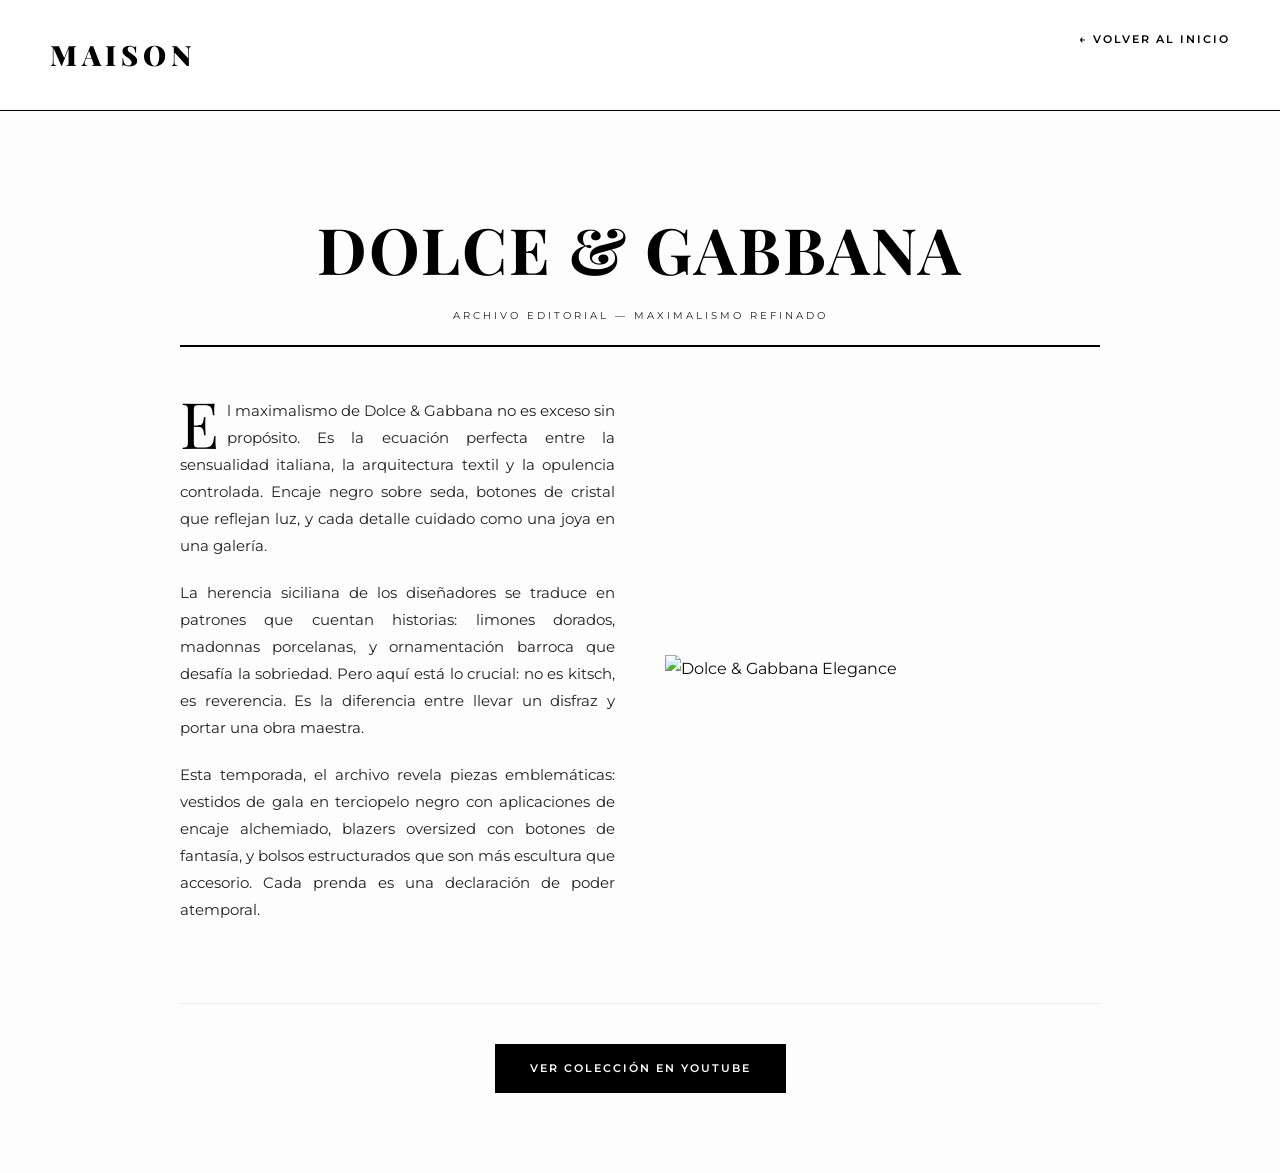
==== dolce-gabbana.html @ 5c565a03 "Crear folleto Dolce & Gabbana con contenido editorial real" ====
<!DOCTYPE html>
<html lang="es">
<head>
    <meta charset="UTF-8">
    <meta name="viewport" content="width=device-width, initial-scale=1.0">
    <title>Dolce & Gabbana Archivo | Maison Web</title>
    <link rel="stylesheet" href="style.css">
    <link href="https://fonts.googleapis.com/css2?family=Playfair+Display:ital,wght@0,700;1,400&family=Montserrat:wght@200;400&display=swap" rel="stylesheet">
</head>
<body class="brochure-body">

    <nav class="navbar solid-nav">
        <div class="logo"><a href="index.html" style="color: black; text-decoration: none;">MAISON</a></div>
        <a href="index.html" class="back-link">← Volver al inicio</a>
    </nav>

    <main class="brochure-container">
        <div class="brochure-header">
            <h1>Dolce & Gabbana</h1>
            <p class="issue-number">Archivo Editorial — Maximalismo Refinado</p>
        </div>

        <div class="brochure-content">
            <div class="text-column">
                <p><span class="dropcap">E</span>l maximalismo de Dolce & Gabbana no es exceso sin propósito. Es la ecuación perfecta entre la sensualidad italiana, la arquitectura textil y la opulencia controlada. Encaje negro sobre seda, botones de cristal que reflejan luz, y cada detalle cuidado como una joya en una galería.</p>
                <p>La herencia siciliana de los diseñadores se traduce en patrones que cuentan historias: limones dorados, madonnas porcelanas, y ornamentación barroca que desafía la sobriedad. Pero aquí está lo crucial: no es kitsch, es reverencia. Es la diferencia entre llevar un disfraz y portar una obra maestra.</p>
                <p>Esta temporada, el archivo revela piezas emblemáticas: vestidos de gala en terciopelo negro con aplicaciones de encaje alchemiado, blazers oversized con botones de fantasía, y bolsos estructurados que son más escultura que accesorio. Cada prenda es una declaración de poder atemporal.</p>
            </div>
            <div class="image-column">
                <img src="https://images.unsplash.com/photo-1558769132-cb1aea458c5e?q=80&w=800" alt="Dolce & Gabbana Elegance" class="brochure-img">
            </div>
        </div>

        <div class="brochure-footer">
            <a href="https://www.youtube.com/watch?v=dQw4w9WgXcQ" target="_blank" class="btn-primary">Ver Colección en YouTube</a>
        </div>
    </main>

</body>
</html>
---- style.css ----
:root {
    --primary-color: #000000; /* Negro puro, estilo revista Runway */
    --secondary-color: #D90000; /* Rojo stiletto / Red carpet */
    --bg-color: #ffffff; /* Blanco inmaculado */
    --bg-dark: #111111;
    --text-color: #222222;
    --font-heading: 'Playfair Display', serif;
    --font-body: 'Montserrat', sans-serif;
}

* {
    margin: 0;
    padding: 0;
    box-sizing: border-box;
}

body {
    font-family: var(--font-body);
    background-color: var(--bg-color);
    color: var(--text-color);
    line-height: 1.8;
}

h1, h2, h3 {
    font-family: var(--font-heading);
    color: var(--primary-color);
    text-transform: uppercase;
    letter-spacing: 2px;
}

/* Navbar */
.navbar {
    display: flex;
    justify-content: space-between;
    padding: 30px 50px;
    background: transparent;
    position: absolute;
    width: 100%;
    z-index: 10;
}

.solid-nav {
    position: relative;
    background: #fff;
    border-bottom: 1px solid #000;
}

.logo {
    font-family: var(--font-heading);
    font-size: 28px;
    font-weight: 900;
    color: #fff;
    letter-spacing: 5px;
}

.nav-links {
    list-style: none;
    display: flex;
    gap: 40px;
}

.nav-links a, .back-link {
    text-decoration: none;
    color: #fff;
    text-transform: uppercase;
    font-size: 11px;
    font-weight: 600;
    letter-spacing: 2px;
}

.back-link {
    color: #000;
}

/* Hero Section */
.hero {
    height: 100vh;
    /* Imagen de alto impacto, blanco y negro o muy contrastada */
    background: linear-gradient(rgba(0,0,0,0.6), rgba(0,0,0,0.3)), url('https://images.unsplash.com/photo-1509631179647-0c9528c66f15?q=80&w=2000') center/cover;
    display: flex;
    align-items: center;
    justify-content: center;
    text-align: center;
}

.hero-content h1 {
    color: #fff;
    font-size: 4.5rem;
    margin-bottom: 20px;
}

.hero-content p {
    color: #fff;
    font-weight: 200;
    font-size: 1.2rem;
    margin-bottom: 40px;
    letter-spacing: 1px;
}

/* Botones Fieros y Editoriales (Bordes rectos) */
.btn-primary, .btn-editorial, .btn-youtube {
    padding: 15px 35px;
    border: none;
    cursor: pointer;
    font-family: var(--font-body);
    font-weight: 600;
    text-transform: uppercase;
    font-size: 11px;
    letter-spacing: 2px;
    transition: all 0.4s ease;
    text-decoration: none;
    display: inline-block;
    border-radius: 0; /* Cero bordes redondeados, aspecto duro */
}

.btn-primary {
    background-color: var(--primary-color);
    color: #fff;
}

.btn-primary:hover {
    background-color: var(--secondary-color);
}

.btn-editorial {
    background-color: transparent;
    border: 1px solid var(--primary-color);
    color: var(--primary-color);
    width: 80%;
    margin-top: 10px;
}

.btn-editorial:hover {
    background-color: var(--primary-color);
    color: #fff;
}

.btn-youtube {
    background-color: var(--bg-dark);
    color: #fff;
    border: 1px solid #fff;
}
.btn-youtube:hover {
    background-color: #fff;
    color: var(--bg-dark);
}

/* Secciones y Grids */
.section {
    padding: 100px 50px;
    text-align: center;
}

.section h2 {
    font-size: 3rem;
    margin-bottom: 10px;
}

.subtitle-dark {
    color: #888;
    margin-bottom: 50px;
}

.text-white { color: #fff; }
.bg-light { background-color: #f4f4f4; }
.bg-dark { background-color: var(--bg-dark); }

.grid-container {
    display: grid;
    grid-template-columns: repeat(auto-fit, minmax(320px, 1fr));
    gap: 30px;
    max-width: 1200px;
    margin: 0 auto;
}

/* Tarjetas */
.card, .agency-card, .video-card {
    background: #fff;
    border: 1px solid #eee; /* Borde muy fino */
    border-radius: 0;
    overflow: hidden;
    transition: transform 0.4s ease;
    padding-bottom: 30px;
}

.card:hover, .agency-card:hover {
    transform: translateY(-5px);
    border-color: var(--primary-color);
}

.video-card {
    background: transparent;
    border: 1px solid #333;
    padding: 40px 20px;
}

.video-card h3 {
    color: #fff;
    margin-bottom: 20px;
}

.card-img {
    height: 350px; /* Más altas, tipo retrato */
    background-color: #111;
    margin-bottom: 25px;
    filter: grayscale(20%); /* Un toque más dramático */
}

.mock-img-1 { background: url('https://images.unsplash.com/photo-1483985988355-763728e1935b?w=600') center/cover; }
.mock-img-2 { background: url('https://images.unsplash.com/photo-1539109136881-3be0616acf4b?w=600') center/cover; }
.mock-img-3 { background: url('https://images.unsplash.com/photo-1550614000-4b95d4ed187f?w=600') center/cover; }

.card h3, .agency-card h3 {
    font-size: 1.2rem;
    margin-bottom: 15px;
    padding: 0 20px;
}

.card p, .agency-card p {
    font-size: 13px;
    color: #555;
    padding: 0 20px;
    margin-bottom: 25px;
}

/* Modal */
.modal {
    display: none;
    position: fixed;
    top: 0; left: 0; width: 100%; height: 100%;
    background: rgba(0,0,0,0.8);
    z-index: 100;
    align-items: center;
    justify-content: center;
}

.modal-content {
    background: #fff;
    padding: 50px;
    width: 90%;
    max-width: 500px;
    position: relative;
    text-align: center;
    border-radius: 0;
}

.close-btn {
    position: absolute;
    top: 10px; right: 20px;
    font-size: 30px;
    cursor: pointer;
}

form input {
    width: 100%;
    padding: 15px;
    margin: 15px 0;
    border: 1px solid #000;
    font-family: var(--font-body);
    border-radius: 0;
    outline: none;
}

form input:focus {
    border-color: var(--secondary-color);
}

/* Estilos de la Subpágina (Folleto) */
.brochure-body {
    background: #fdfdfd;
}

.brochure-container {
    max-width: 1000px;
    margin: 80px auto;
    padding: 0 40px;
}

.brochure-header {
    text-align: center;
    border-bottom: 2px solid #000;
    padding-bottom: 20px;
    margin-bottom: 50px;
}

.brochure-header h1 {
    font-size: 4rem;
}

.issue-number {
    font-family: var(--font-body);
    text-transform: uppercase;
    font-size: 10px;
    letter-spacing: 3px;
}

.brochure-content {
    display: flex;
    gap: 50px;
    align-items: center;
}

.text-column {
    flex: 1;
}

.text-column p {
    margin-bottom: 20px;
    font-size: 15px;
    text-align: justify;
}

.dropcap {
    float: left;
    font-family: var(--font-heading);
    font-size: 4rem;
    line-height: 0.8;
    margin-right: 8px;
    color: var(--primary-color);
}

.image-column {
    flex: 1;
}

.brochure-img {
    width: 100%;
    filter: contrast(120%);
}

.brochure-footer {
    text-align: center;
    margin-top: 60px;
    padding-top: 40px;
    border-top: 1px solid #eee;
}

/* Asistente AI */
.ai-assistant-container {
    position: fixed;
    bottom: 40px;
    right: 40px;
    z-index: 1000;
}

.ai-fab {
    background: var(--primary-color);
    color: #fff;
    border: none;
    padding: 15px 30px;
    font-family: var(--font-body);
    font-weight: 600;
    cursor: pointer;
    text-transform: uppercase;
    letter-spacing: 2px;
    font-size: 10px;
    border-radius: 0;
    box-shadow: 10px 10px 0px var(--secondary-color);
    transition: all 0.2s;
}

.ai-fab:hover {
    transform: translate(-2px, -2px);
    box-shadow: 12px 12px 0px var(--secondary-color);
}

.ai-chatbox {
    position: absolute;
    bottom: 60px;
    right: 0;
    width: 350px;
    height: 450px;
    background: #fff;
    border: 2px solid #000;
    display: flex;
    flex-direction: column;
}

.ai-chatbox.hidden { display: none; }

.chat-header {
    background: #000;
    color: #fff;
    padding: 15px 20px;
    display: flex;
    justify-content: space-between;
    text-transform: uppercase;
    letter-spacing: 1px;
}

.chat-body {
    flex: 1;
    padding: 20px;
    overflow-y: auto;
    display: flex;
    flex-direction: column;
    gap: 15px;
    background: #fff;
}

.message {
    padding: 12px 18px;
    font-size: 13px;
    max-width: 90%;
    border-radius: 0; /* Sin bordes redondos */
}

.ai-msg {
    background: #f4f4f4;
    border-left: 3px solid var(--primary-color);
    align-self: flex-start;
}

.user-msg {
    background: var(--primary-color);
    color: #fff;
    align-self: flex-end;
}

.chat-footer {
    padding: 15px;
    display: flex;
    border-top: 1px solid #000;
}

.chat-footer input {
    flex: 1;
    padding: 10px;
    border: none;
    outline: none;
    border-bottom: 1px solid #000;
    margin-right: 10px;
}

.chat-footer button {
    background: #000;
    color: #fff;
    padding: 0 15px;
    border: none;
    cursor: pointer;
    text-transform: uppercase;
    font-size: 10px;
    letter-spacing: 1px;
}
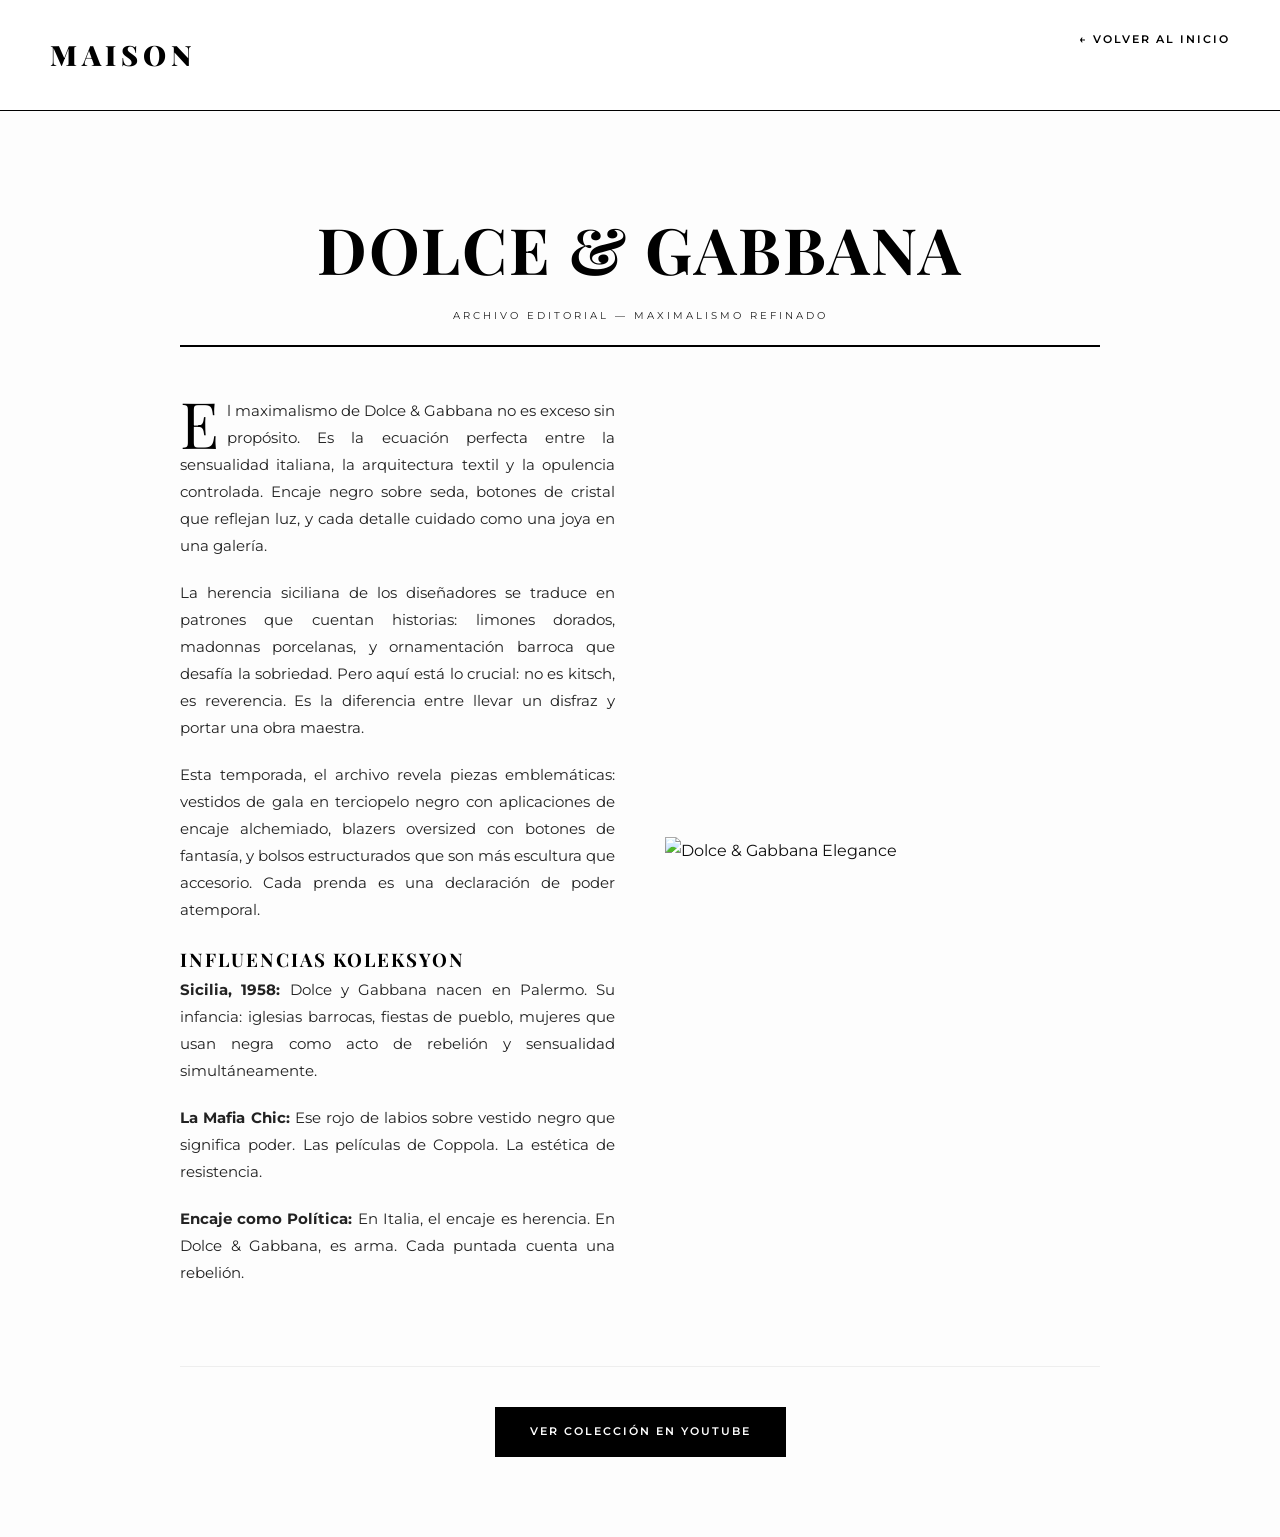
==== commit ce0b7eae: "Agregar información de modelos, arreglar videos YouTube y enriquecer pasarelas" ====
--- a/dolce-gabbana.html
+++ b/dolce-gabbana.html
@@ -25,6 +25,10 @@
                 <p><span class="dropcap">E</span>l maximalismo de Dolce & Gabbana no es exceso sin propósito. Es la ecuación perfecta entre la sensualidad italiana, la arquitectura textil y la opulencia controlada. Encaje negro sobre seda, botones de cristal que reflejan luz, y cada detalle cuidado como una joya en una galería.</p>
                 <p>La herencia siciliana de los diseñadores se traduce en patrones que cuentan historias: limones dorados, madonnas porcelanas, y ornamentación barroca que desafía la sobriedad. Pero aquí está lo crucial: no es kitsch, es reverencia. Es la diferencia entre llevar un disfraz y portar una obra maestra.</p>
                 <p>Esta temporada, el archivo revela piezas emblemáticas: vestidos de gala en terciopelo negro con aplicaciones de encaje alchemiado, blazers oversized con botones de fantasía, y bolsos estructurados que son más escultura que accesorio. Cada prenda es una declaración de poder atemporal.</p>
+                <h3>Influencias Koleksyon</h3>
+                <p><strong>Sicilia, 1958:</strong> Dolce y Gabbana nacen en Palermo. Su infancia: iglesias barrocas, fiestas de pueblo, mujeres que usan negra como acto de rebelión y sensualidad simultáneamente.</p>
+                <p><strong>La Mafia Chic:</strong> Ese rojo de labios sobre vestido negro que significa poder. Las películas de Coppola. La estética de resistencia.</p>
+                <p><strong>Encaje como Política:</strong> En Italia, el encaje es herencia. En Dolce & Gabbana, es arma. Cada puntada cuenta una rebelión.</p>
             </div>
             <div class="image-column">
                 <img src="https://images.unsplash.com/photo-1558769132-cb1aea458c5e?q=80&w=800" alt="Dolce & Gabbana Elegance" class="brochure-img">
@@ -32,7 +36,7 @@
         </div>
 
         <div class="brochure-footer">
-            <a href="https://www.youtube.com/watch?v=dQw4w9WgXcQ" target="_blank" class="btn-primary">Ver Colección en YouTube</a>
+            <a href="https://www.youtube.com/results?search_query=dolce+gabbana+runway+show" target="_blank" class="btn-primary">Ver Colección en YouTube</a>
         </div>
     </main>
 
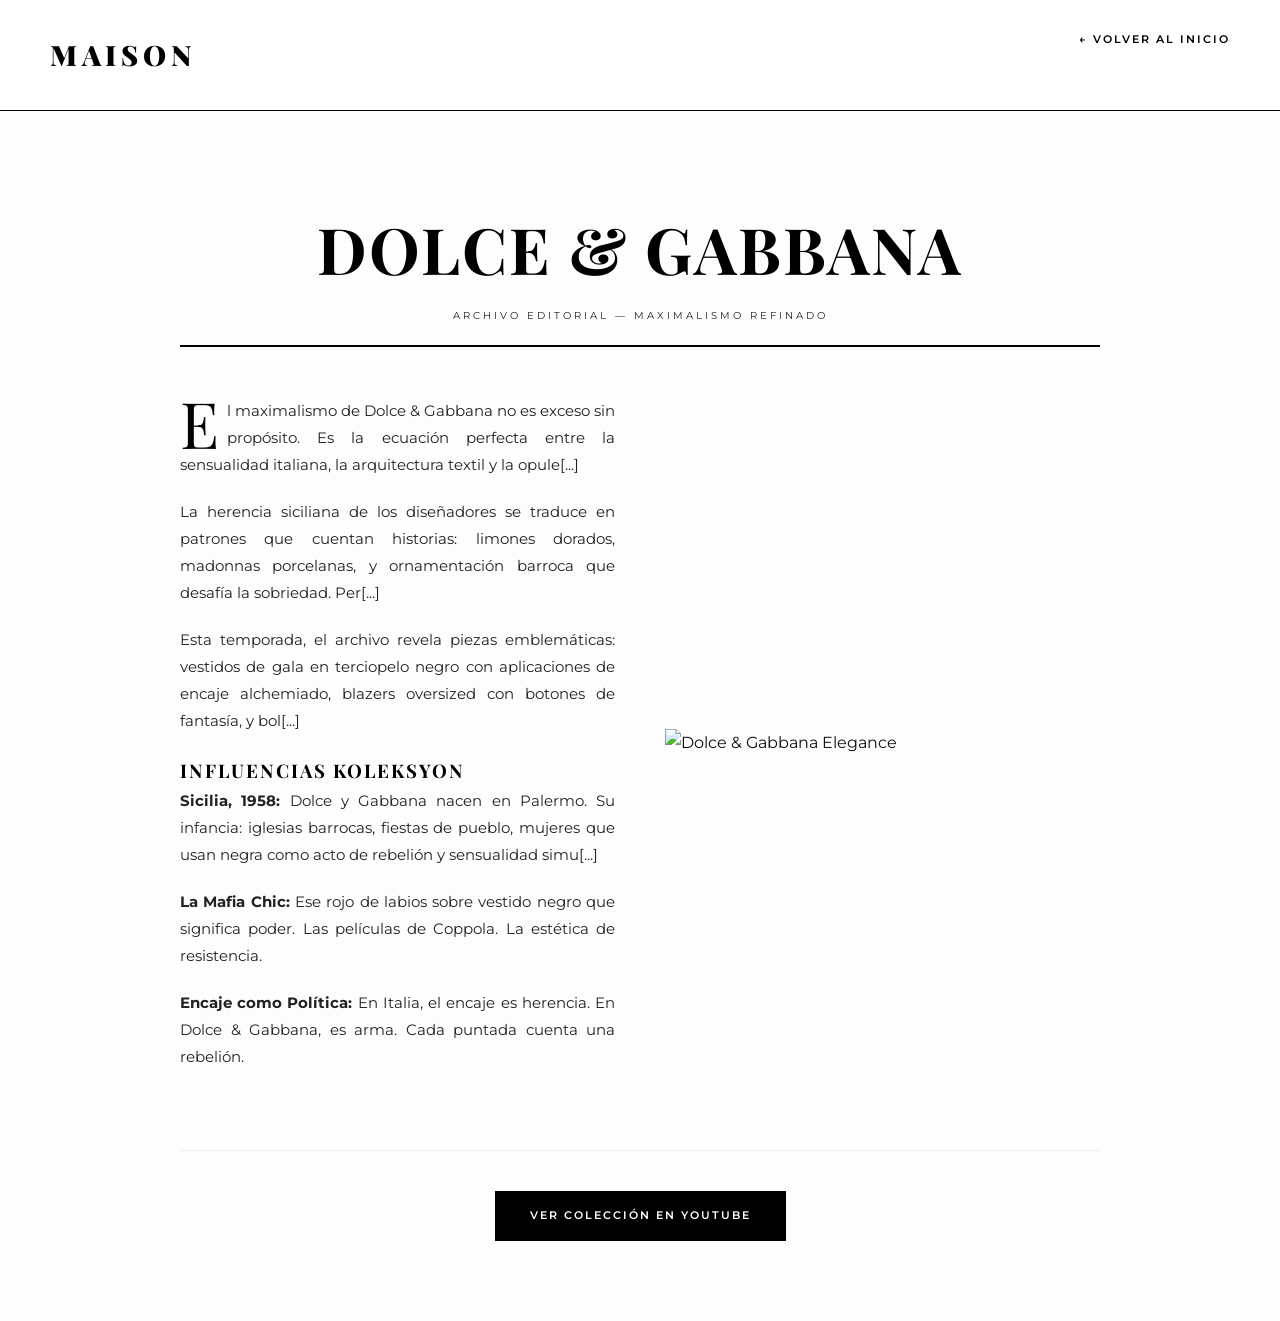
==== commit 7596d5c8: "Actualizar link de YouTube en Dolce & Gabbana a video de pasarela" ====
--- a/dolce-gabbana.html
+++ b/dolce-gabbana.html
@@ -22,11 +22,11 @@
 
         <div class="brochure-content">
             <div class="text-column">
-                <p><span class="dropcap">E</span>l maximalismo de Dolce & Gabbana no es exceso sin propósito. Es la ecuación perfecta entre la sensualidad italiana, la arquitectura textil y la opulencia controlada. Encaje negro sobre seda, botones de cristal que reflejan luz, y cada detalle cuidado como una joya en una galería.</p>
-                <p>La herencia siciliana de los diseñadores se traduce en patrones que cuentan historias: limones dorados, madonnas porcelanas, y ornamentación barroca que desafía la sobriedad. Pero aquí está lo crucial: no es kitsch, es reverencia. Es la diferencia entre llevar un disfraz y portar una obra maestra.</p>
-                <p>Esta temporada, el archivo revela piezas emblemáticas: vestidos de gala en terciopelo negro con aplicaciones de encaje alchemiado, blazers oversized con botones de fantasía, y bolsos estructurados que son más escultura que accesorio. Cada prenda es una declaración de poder atemporal.</p>
+                <p><span class="dropcap">E</span>l maximalismo de Dolce & Gabbana no es exceso sin propósito. Es la ecuación perfecta entre la sensualidad italiana, la arquitectura textil y la opule[...]
+                <p>La herencia siciliana de los diseñadores se traduce en patrones que cuentan historias: limones dorados, madonnas porcelanas, y ornamentación barroca que desafía la sobriedad. Per[...]
+                <p>Esta temporada, el archivo revela piezas emblemáticas: vestidos de gala en terciopelo negro con aplicaciones de encaje alchemiado, blazers oversized con botones de fantasía, y bol[...]
                 <h3>Influencias Koleksyon</h3>
-                <p><strong>Sicilia, 1958:</strong> Dolce y Gabbana nacen en Palermo. Su infancia: iglesias barrocas, fiestas de pueblo, mujeres que usan negra como acto de rebelión y sensualidad simultáneamente.</p>
+                <p><strong>Sicilia, 1958:</strong> Dolce y Gabbana nacen en Palermo. Su infancia: iglesias barrocas, fiestas de pueblo, mujeres que usan negra como acto de rebelión y sensualidad simu[...]
                 <p><strong>La Mafia Chic:</strong> Ese rojo de labios sobre vestido negro que significa poder. Las películas de Coppola. La estética de resistencia.</p>
                 <p><strong>Encaje como Política:</strong> En Italia, el encaje es herencia. En Dolce & Gabbana, es arma. Cada puntada cuenta una rebelión.</p>
             </div>
@@ -36,9 +36,9 @@
         </div>
 
         <div class="brochure-footer">
-            <a href="https://www.youtube.com/results?search_query=dolce+gabbana+runway+show" target="_blank" class="btn-primary">Ver Colección en YouTube</a>
+            <a href="https://youtu.be/ikjf4UqLo7g?si=k1PzInCgZDdrYSJW" target="_blank" class="btn-primary">Ver Colección en YouTube</a>
         </div>
     </main>
 
 </body>
-</html>+</html>
